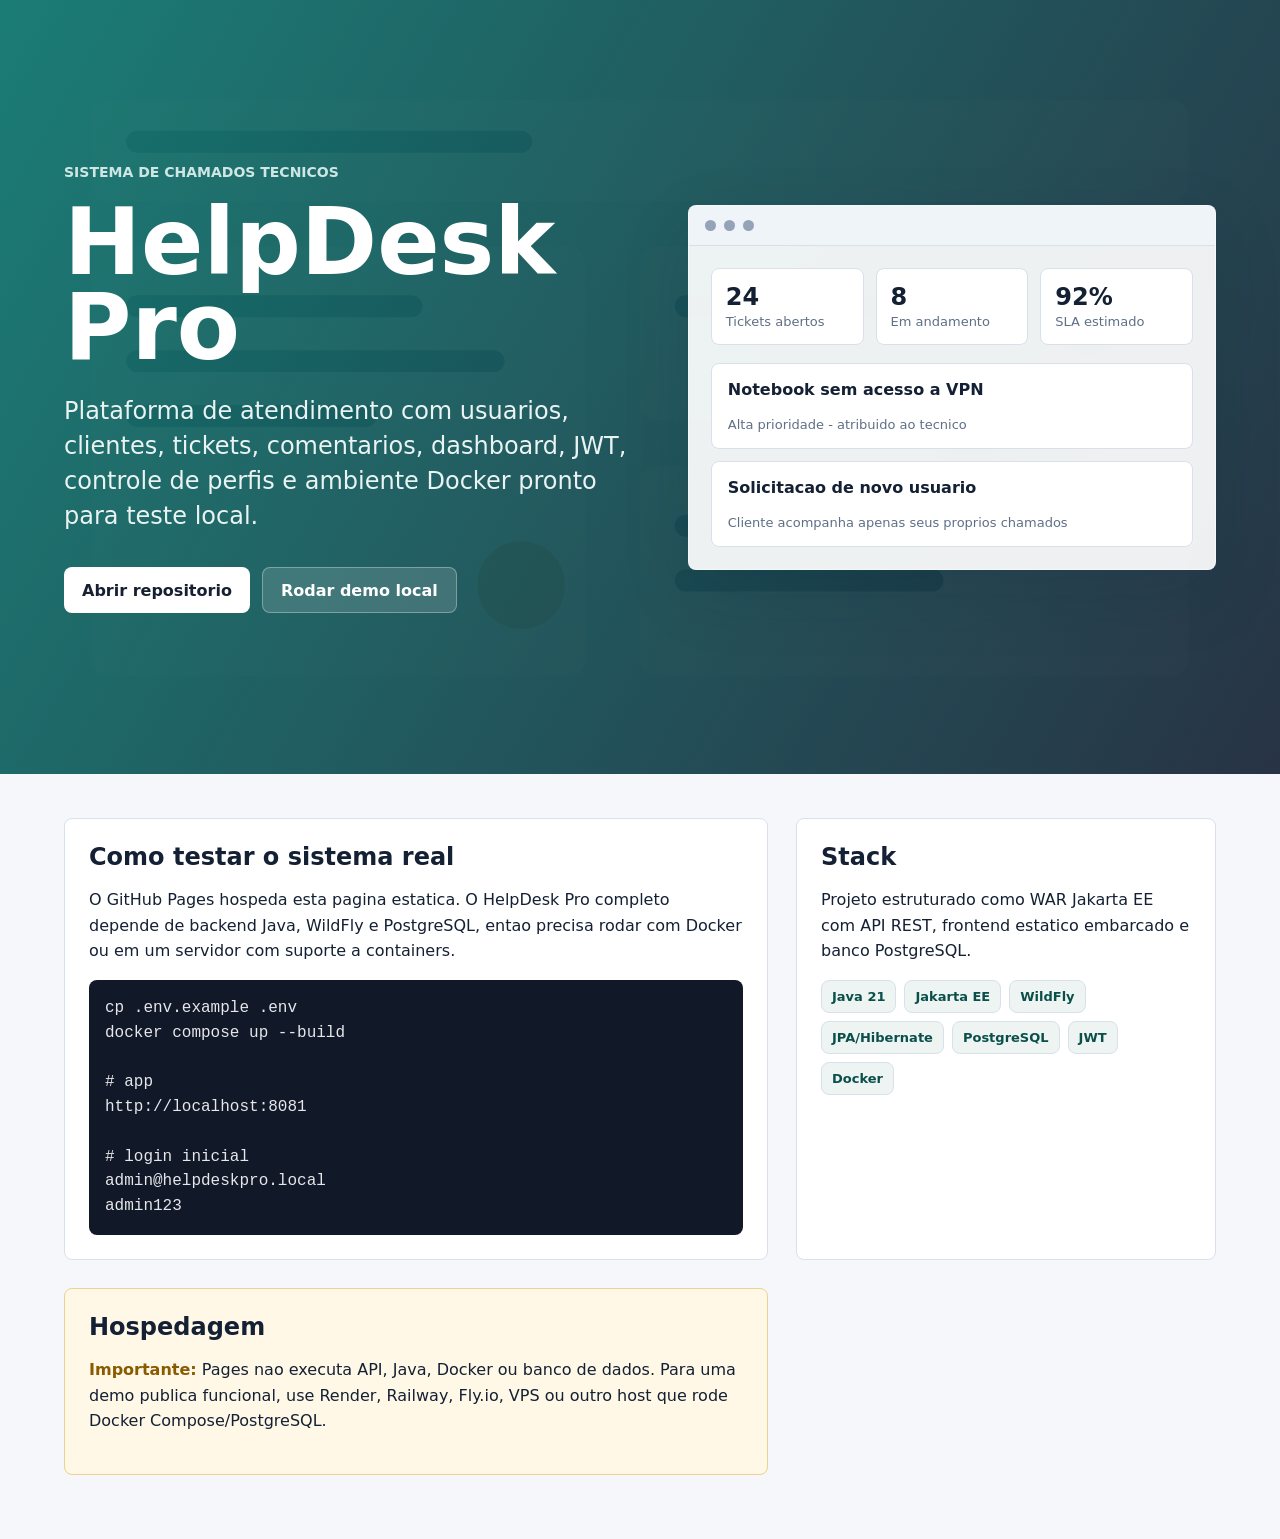
==== docs/index.html @ b11a2a94 "initial helpdesk pro" ====
<!doctype html>
<html lang="pt-BR">
<head>
  <meta charset="utf-8">
  <meta name="viewport" content="width=device-width, initial-scale=1">
  <title>HelpDesk Pro</title>
  <meta name="description" content="HelpDesk Pro: sistema de chamados com Java, Jakarta EE, WildFly, PostgreSQL, JWT e Docker.">
  <style>
    :root {
      color-scheme: light;
      --bg: #f5f7fb;
      --panel: #ffffff;
      --panel-soft: #edf4f2;
      --text: #142033;
      --muted: #5f6f86;
      --line: #d8e1eb;
      --brand: #0f766e;
      --brand-dark: #0b4f4a;
      --ink: #172033;
      --warn: #8a5a00;
      --shadow: 0 24px 70px rgb(18 32 51 / 12%);
    }

    * {
      box-sizing: border-box;
    }

    body {
      margin: 0;
      min-height: 100vh;
      background: var(--bg);
      color: var(--text);
      font-family: Inter, ui-sans-serif, system-ui, -apple-system, BlinkMacSystemFont, "Segoe UI", sans-serif;
      letter-spacing: 0;
    }

    main {
      min-height: 100vh;
    }

    .hero {
      display: grid;
      grid-template-columns: minmax(0, 1.05fr) minmax(340px, 0.95fr);
      gap: 40px;
      align-items: center;
      min-height: 86vh;
      padding: 56px clamp(20px, 5vw, 80px);
      background:
        linear-gradient(120deg, rgb(15 118 110 / 94%), rgb(20 32 51 / 90%)),
        url("data:image/svg+xml,%3Csvg xmlns='http://www.w3.org/2000/svg' width='1400' height='900' viewBox='0 0 1400 900'%3E%3Crect width='1400' height='900' fill='%23dbe6ee'/%3E%3Crect x='100' y='110' width='1200' height='110' rx='18' fill='%23ffffff' opacity='.86'/%3E%3Crect x='100' y='270' width='540' height='470' rx='18' fill='%23ffffff' opacity='.78'/%3E%3Crect x='700' y='270' width='600' height='190' rx='18' fill='%23ffffff' opacity='.82'/%3E%3Crect x='700' y='510' width='600' height='230' rx='18' fill='%23ffffff' opacity='.72'/%3E%3Cpath d='M150 155h420M150 335h300M150 395h390M150 455h250M750 335h300M750 575h370M750 635h270' stroke='%2371879b' stroke-width='24' stroke-linecap='round'/%3E%3Ccircle cx='1190' cy='345' r='42' fill='%230f766e' opacity='.65'/%3E%3Ccircle cx='570' cy='640' r='48' fill='%23d97706' opacity='.5'/%3E%3C/svg%3E");
      background-size: cover;
      color: white;
    }

    .hero-copy {
      max-width: 760px;
    }

    .eyebrow {
      margin: 0 0 18px;
      color: #cfe7e4;
      font-size: 14px;
      font-weight: 700;
      text-transform: uppercase;
    }

    h1 {
      margin: 0;
      font-size: clamp(42px, 8vw, 92px);
      line-height: .92;
      letter-spacing: 0;
    }

    .lead {
      max-width: 680px;
      margin: 24px 0 0;
      color: #e9f3f2;
      font-size: clamp(18px, 2vw, 24px);
      line-height: 1.45;
    }

    .actions {
      display: flex;
      flex-wrap: wrap;
      gap: 12px;
      margin-top: 34px;
    }

    .button {
      display: inline-flex;
      align-items: center;
      min-height: 46px;
      padding: 0 18px;
      border-radius: 8px;
      color: var(--ink);
      background: white;
      font-weight: 800;
      text-decoration: none;
    }

    .button.secondary {
      color: white;
      background: rgb(255 255 255 / 14%);
      border: 1px solid rgb(255 255 255 / 32%);
    }

    .preview {
      background: rgb(255 255 255 / 92%);
      border: 1px solid rgb(255 255 255 / 50%);
      border-radius: 8px;
      box-shadow: var(--shadow);
      overflow: hidden;
      color: var(--text);
    }

    .preview-bar {
      display: flex;
      gap: 8px;
      padding: 14px 16px;
      background: #eef4f8;
      border-bottom: 1px solid var(--line);
    }

    .dot {
      width: 11px;
      height: 11px;
      border-radius: 50%;
      background: #94a3b8;
    }

    .preview-body {
      padding: 22px;
    }

    .metric-row,
    .ticket-row {
      display: grid;
      gap: 12px;
    }

    .metric-row {
      grid-template-columns: repeat(3, minmax(0, 1fr));
      margin-bottom: 18px;
    }

    .metric,
    .ticket-row {
      border: 1px solid var(--line);
      border-radius: 8px;
      background: white;
    }

    .metric {
      padding: 14px;
    }

    .metric strong {
      display: block;
      font-size: 24px;
    }

    .metric span,
    .ticket-row span {
      color: var(--muted);
      font-size: 13px;
    }

    .ticket-row {
      margin-top: 12px;
      padding: 16px;
    }

    .ticket-row strong {
      display: block;
      margin-bottom: 6px;
    }

    .content {
      display: grid;
      grid-template-columns: minmax(0, 1fr) minmax(300px, 420px);
      gap: 28px;
      padding: 44px clamp(20px, 5vw, 80px) 64px;
    }

    section {
      background: var(--panel);
      border: 1px solid var(--line);
      border-radius: 8px;
      padding: 24px;
    }

    h2 {
      margin: 0 0 14px;
      font-size: 24px;
    }

    p {
      line-height: 1.6;
    }

    code,
    pre {
      font-family: "SFMono-Regular", Consolas, "Liberation Mono", monospace;
    }

    pre {
      overflow: auto;
      margin: 14px 0 0;
      padding: 16px;
      border-radius: 8px;
      background: #111827;
      color: #e5e7eb;
      line-height: 1.55;
    }

    .stack {
      display: flex;
      flex-wrap: wrap;
      gap: 8px;
      padding: 0;
      margin: 16px 0 0;
      list-style: none;
    }

    .stack li {
      padding: 8px 10px;
      border: 1px solid var(--line);
      border-radius: 8px;
      background: var(--panel-soft);
      color: var(--brand-dark);
      font-weight: 700;
      font-size: 13px;
    }

    .notice {
      border-color: #ecd18f;
      background: #fff8e6;
    }

    .notice strong {
      color: var(--warn);
    }

    @media (max-width: 900px) {
      .hero,
      .content {
        grid-template-columns: 1fr;
      }

      .hero {
        min-height: auto;
        padding-top: 42px;
      }
    }

    @media (max-width: 560px) {
      .metric-row {
        grid-template-columns: 1fr;
      }

      .button {
        width: 100%;
        justify-content: center;
      }
    }
  </style>
</head>
<body>
  <main>
    <div class="hero">
      <div class="hero-copy">
        <p class="eyebrow">Sistema de chamados tecnicos</p>
        <h1>HelpDesk Pro</h1>
        <p class="lead">Plataforma de atendimento com usuarios, clientes, tickets, comentarios, dashboard, JWT, controle de perfis e ambiente Docker pronto para teste local.</p>
        <div class="actions">
          <a class="button" href="https://github.com/devpedrocrisostomo/helpdesk-pro">Abrir repositorio</a>
          <a class="button secondary" href="#rodar">Rodar demo local</a>
        </div>
      </div>

      <div class="preview" aria-label="Previa visual do dashboard HelpDesk Pro">
        <div class="preview-bar">
          <span class="dot"></span>
          <span class="dot"></span>
          <span class="dot"></span>
        </div>
        <div class="preview-body">
          <div class="metric-row">
            <div class="metric"><strong>24</strong><span>Tickets abertos</span></div>
            <div class="metric"><strong>8</strong><span>Em andamento</span></div>
            <div class="metric"><strong>92%</strong><span>SLA estimado</span></div>
          </div>
          <div class="ticket-row">
            <strong>Notebook sem acesso a VPN</strong>
            <span>Alta prioridade - atribuido ao tecnico</span>
          </div>
          <div class="ticket-row">
            <strong>Solicitacao de novo usuario</strong>
            <span>Cliente acompanha apenas seus proprios chamados</span>
          </div>
        </div>
      </div>
    </div>

    <div class="content">
      <section id="rodar">
        <h2>Como testar o sistema real</h2>
        <p>O GitHub Pages hospeda esta pagina estatica. O HelpDesk Pro completo depende de backend Java, WildFly e PostgreSQL, entao precisa rodar com Docker ou em um servidor com suporte a containers.</p>
        <pre><code>cp .env.example .env
docker compose up --build

# app
http://localhost:8081

# login inicial
admin@helpdeskpro.local
admin123</code></pre>
      </section>

      <section>
        <h2>Stack</h2>
        <p>Projeto estruturado como WAR Jakarta EE com API REST, frontend estatico embarcado e banco PostgreSQL.</p>
        <ul class="stack">
          <li>Java 21</li>
          <li>Jakarta EE</li>
          <li>WildFly</li>
          <li>JPA/Hibernate</li>
          <li>PostgreSQL</li>
          <li>JWT</li>
          <li>Docker</li>
        </ul>
      </section>

      <section class="notice">
        <h2>Hospedagem</h2>
        <p><strong>Importante:</strong> Pages nao executa API, Java, Docker ou banco de dados. Para uma demo publica funcional, use Render, Railway, Fly.io, VPS ou outro host que rode Docker Compose/PostgreSQL.</p>
      </section>
    </div>
  </main>
</body>
</html>
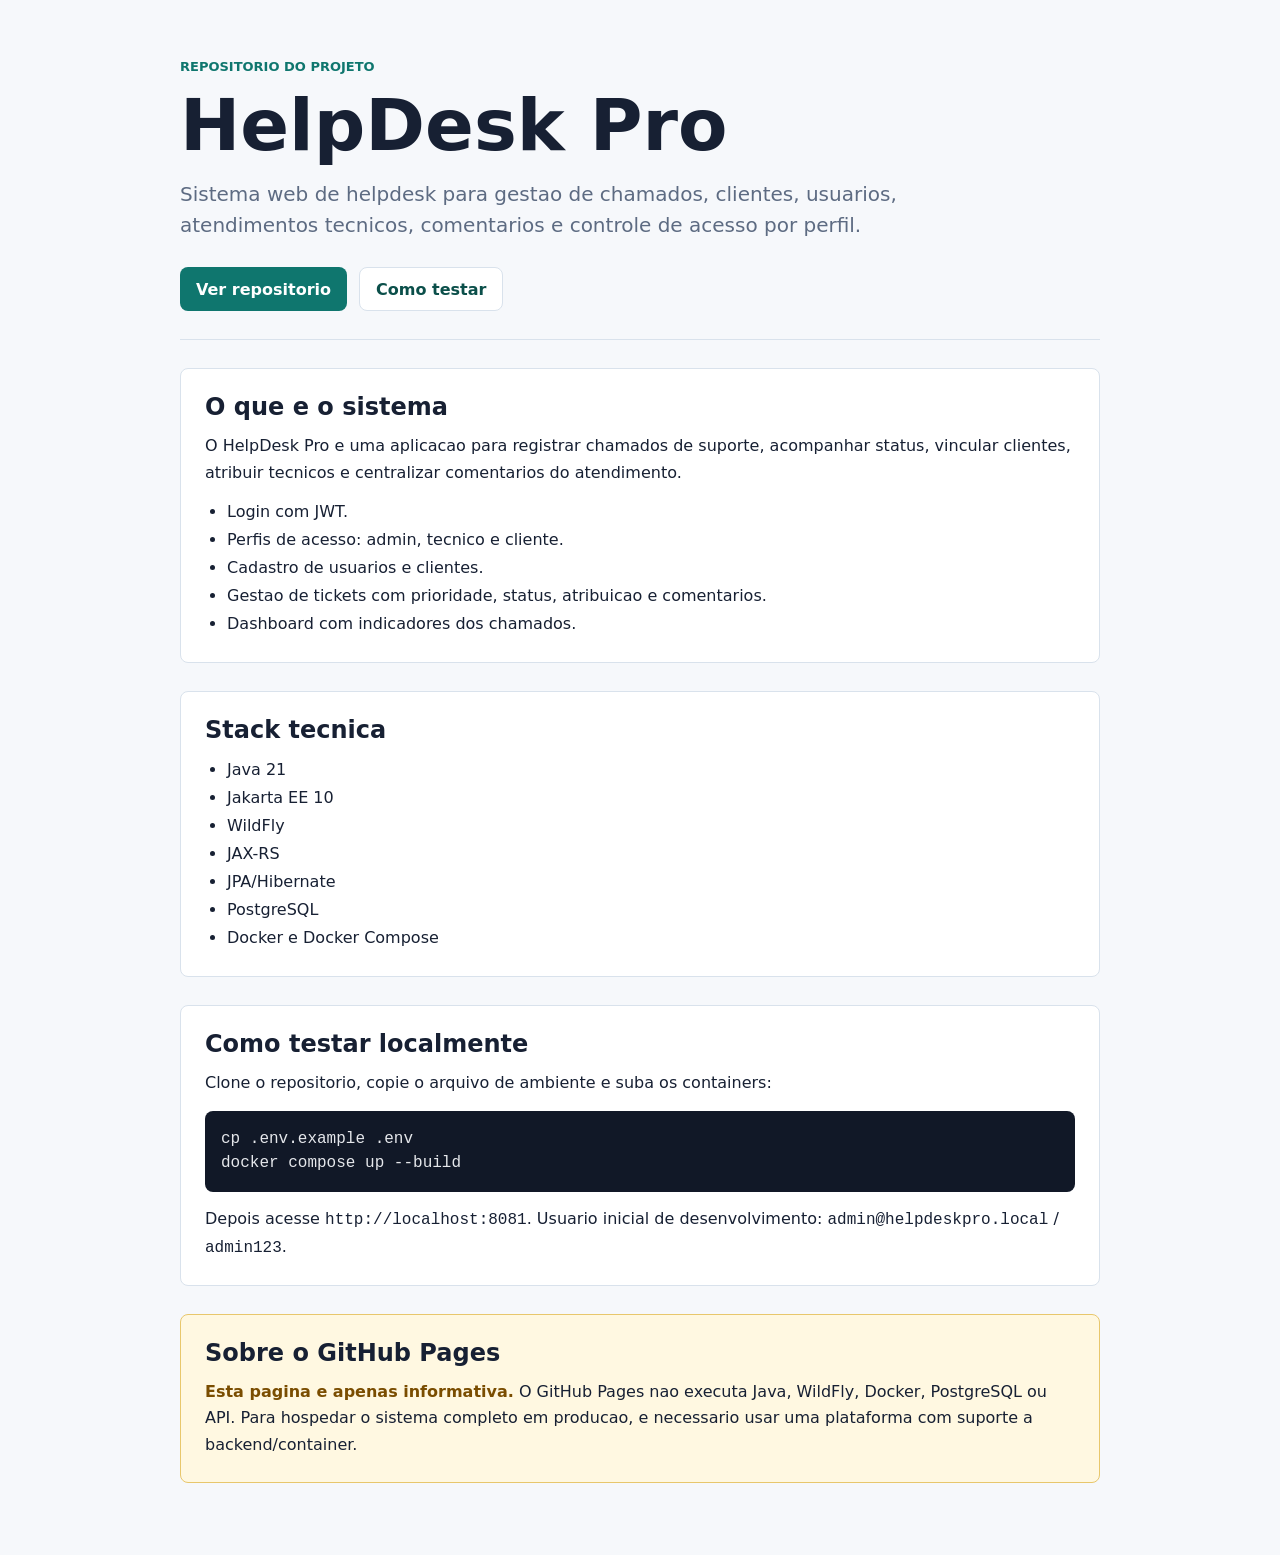
==== commit eef83fe2: "simplify github pages info" ====
--- a/docs/index.html
+++ b/docs/index.html
@@ -4,21 +4,17 @@
   <meta charset="utf-8">
   <meta name="viewport" content="width=device-width, initial-scale=1">
   <title>HelpDesk Pro</title>
-  <meta name="description" content="HelpDesk Pro: sistema de chamados com Java, Jakarta EE, WildFly, PostgreSQL, JWT e Docker.">
+  <meta name="description" content="HelpDesk Pro: sistema web de helpdesk para gestao de chamados, clientes, usuarios e atendimentos tecnicos.">
   <style>
     :root {
       color-scheme: light;
-      --bg: #f5f7fb;
-      --panel: #ffffff;
-      --panel-soft: #edf4f2;
-      --text: #142033;
-      --muted: #5f6f86;
-      --line: #d8e1eb;
+      --bg: #f6f8fb;
+      --surface: #ffffff;
+      --text: #172033;
+      --muted: #5d6b82;
+      --line: #d9e2ec;
       --brand: #0f766e;
       --brand-dark: #0b4f4a;
-      --ink: #172033;
-      --warn: #8a5a00;
-      --shadow: 0 24px 70px rgb(18 32 51 / 12%);
     }
 
     * {
@@ -35,167 +31,85 @@
     }
 
     main {
-      min-height: 100vh;
-    }
-
-    .hero {
-      display: grid;
-      grid-template-columns: minmax(0, 1.05fr) minmax(340px, 0.95fr);
-      gap: 40px;
-      align-items: center;
-      min-height: 86vh;
-      padding: 56px clamp(20px, 5vw, 80px);
-      background:
-        linear-gradient(120deg, rgb(15 118 110 / 94%), rgb(20 32 51 / 90%)),
-        url("data:image/svg+xml,%3Csvg xmlns='http://www.w3.org/2000/svg' width='1400' height='900' viewBox='0 0 1400 900'%3E%3Crect width='1400' height='900' fill='%23dbe6ee'/%3E%3Crect x='100' y='110' width='1200' height='110' rx='18' fill='%23ffffff' opacity='.86'/%3E%3Crect x='100' y='270' width='540' height='470' rx='18' fill='%23ffffff' opacity='.78'/%3E%3Crect x='700' y='270' width='600' height='190' rx='18' fill='%23ffffff' opacity='.82'/%3E%3Crect x='700' y='510' width='600' height='230' rx='18' fill='%23ffffff' opacity='.72'/%3E%3Cpath d='M150 155h420M150 335h300M150 395h390M150 455h250M750 335h300M750 575h370M750 635h270' stroke='%2371879b' stroke-width='24' stroke-linecap='round'/%3E%3Ccircle cx='1190' cy='345' r='42' fill='%230f766e' opacity='.65'/%3E%3Ccircle cx='570' cy='640' r='48' fill='%23d97706' opacity='.5'/%3E%3C/svg%3E");
-      background-size: cover;
-      color: white;
-    }
-
-    .hero-copy {
-      max-width: 760px;
+      max-width: 960px;
+      margin: 0 auto;
+      padding: 56px 20px 72px;
+    }
+
+    header {
+      padding-bottom: 28px;
+      border-bottom: 1px solid var(--line);
     }
 
     .eyebrow {
-      margin: 0 0 18px;
-      color: #cfe7e4;
-      font-size: 14px;
-      font-weight: 700;
+      margin: 0 0 12px;
+      color: var(--brand);
+      font-size: 13px;
+      font-weight: 800;
       text-transform: uppercase;
     }
 
     h1 {
       margin: 0;
-      font-size: clamp(42px, 8vw, 92px);
-      line-height: .92;
-      letter-spacing: 0;
+      font-size: clamp(38px, 7vw, 72px);
+      line-height: 1;
     }
 
     .lead {
-      max-width: 680px;
-      margin: 24px 0 0;
-      color: #e9f3f2;
-      font-size: clamp(18px, 2vw, 24px);
-      line-height: 1.45;
+      max-width: 780px;
+      margin: 18px 0 0;
+      color: var(--muted);
+      font-size: 20px;
+      line-height: 1.55;
     }
 
     .actions {
       display: flex;
       flex-wrap: wrap;
       gap: 12px;
-      margin-top: 34px;
-    }
-
-    .button {
+      margin-top: 26px;
+    }
+
+    a.button {
       display: inline-flex;
       align-items: center;
-      min-height: 46px;
-      padding: 0 18px;
+      min-height: 44px;
+      padding: 0 16px;
       border-radius: 8px;
-      color: var(--ink);
-      background: white;
+      background: var(--brand);
+      color: white;
       font-weight: 800;
       text-decoration: none;
     }
 
-    .button.secondary {
-      color: white;
-      background: rgb(255 255 255 / 14%);
-      border: 1px solid rgb(255 255 255 / 32%);
-    }
-
-    .preview {
-      background: rgb(255 255 255 / 92%);
-      border: 1px solid rgb(255 255 255 / 50%);
-      border-radius: 8px;
-      box-shadow: var(--shadow);
-      overflow: hidden;
-      color: var(--text);
-    }
-
-    .preview-bar {
-      display: flex;
-      gap: 8px;
-      padding: 14px 16px;
-      background: #eef4f8;
-      border-bottom: 1px solid var(--line);
-    }
-
-    .dot {
-      width: 11px;
-      height: 11px;
-      border-radius: 50%;
-      background: #94a3b8;
-    }
-
-    .preview-body {
-      padding: 22px;
-    }
-
-    .metric-row,
-    .ticket-row {
-      display: grid;
-      gap: 12px;
-    }
-
-    .metric-row {
-      grid-template-columns: repeat(3, minmax(0, 1fr));
-      margin-bottom: 18px;
-    }
-
-    .metric,
-    .ticket-row {
+    a.button.secondary {
+      background: white;
+      color: var(--brand-dark);
+      border: 1px solid var(--line);
+    }
+
+    section {
+      margin-top: 28px;
+      padding: 24px;
+      background: var(--surface);
       border: 1px solid var(--line);
       border-radius: 8px;
-      background: white;
-    }
-
-    .metric {
-      padding: 14px;
-    }
-
-    .metric strong {
-      display: block;
+    }
+
+    h2 {
+      margin: 0 0 12px;
       font-size: 24px;
     }
 
-    .metric span,
-    .ticket-row span {
-      color: var(--muted);
-      font-size: 13px;
-    }
-
-    .ticket-row {
-      margin-top: 12px;
-      padding: 16px;
-    }
-
-    .ticket-row strong {
-      display: block;
-      margin-bottom: 6px;
-    }
-
-    .content {
-      display: grid;
-      grid-template-columns: minmax(0, 1fr) minmax(300px, 420px);
-      gap: 28px;
-      padding: 44px clamp(20px, 5vw, 80px) 64px;
-    }
-
-    section {
-      background: var(--panel);
-      border: 1px solid var(--line);
-      border-radius: 8px;
-      padding: 24px;
-    }
-
-    h2 {
-      margin: 0 0 14px;
-      font-size: 24px;
-    }
-
     p {
-      line-height: 1.6;
+      margin: 0;
+      line-height: 1.65;
+    }
+
+    ul {
+      margin: 12px 0 0;
+      padding-left: 22px;
+      line-height: 1.75;
     }
 
     code,
@@ -213,52 +127,21 @@
       line-height: 1.55;
     }
 
-    .stack {
-      display: flex;
-      flex-wrap: wrap;
-      gap: 8px;
-      padding: 0;
-      margin: 16px 0 0;
-      list-style: none;
-    }
-
-    .stack li {
-      padding: 8px 10px;
-      border: 1px solid var(--line);
-      border-radius: 8px;
-      background: var(--panel-soft);
-      color: var(--brand-dark);
-      font-weight: 700;
-      font-size: 13px;
-    }
-
     .notice {
-      border-color: #ecd18f;
-      background: #fff8e6;
+      border-color: #e8c76c;
+      background: #fff8e1;
     }
 
     .notice strong {
-      color: var(--warn);
-    }
-
-    @media (max-width: 900px) {
-      .hero,
-      .content {
-        grid-template-columns: 1fr;
+      color: #7a4d00;
+    }
+
+    @media (max-width: 560px) {
+      main {
+        padding-top: 36px;
       }
 
-      .hero {
-        min-height: auto;
-        padding-top: 42px;
-      }
-    }
-
-    @media (max-width: 560px) {
-      .metric-row {
-        grid-template-columns: 1fr;
-      }
-
-      .button {
+      a.button {
         width: 100%;
         justify-content: center;
       }
@@ -267,75 +150,53 @@
 </head>
 <body>
   <main>
-    <div class="hero">
-      <div class="hero-copy">
-        <p class="eyebrow">Sistema de chamados tecnicos</p>
-        <h1>HelpDesk Pro</h1>
-        <p class="lead">Plataforma de atendimento com usuarios, clientes, tickets, comentarios, dashboard, JWT, controle de perfis e ambiente Docker pronto para teste local.</p>
-        <div class="actions">
-          <a class="button" href="https://github.com/devpedrocrisostomo/helpdesk-pro">Abrir repositorio</a>
-          <a class="button secondary" href="#rodar">Rodar demo local</a>
-        </div>
+    <header>
+      <p class="eyebrow">Repositorio do projeto</p>
+      <h1>HelpDesk Pro</h1>
+      <p class="lead">Sistema web de helpdesk para gestao de chamados, clientes, usuarios, atendimentos tecnicos, comentarios e controle de acesso por perfil.</p>
+      <div class="actions">
+        <a class="button" href="https://github.com/devpedrocrisostomo/helpdesk-pro">Ver repositorio</a>
+        <a class="button secondary" href="#como-rodar">Como testar</a>
       </div>
-
-      <div class="preview" aria-label="Previa visual do dashboard HelpDesk Pro">
-        <div class="preview-bar">
-          <span class="dot"></span>
-          <span class="dot"></span>
-          <span class="dot"></span>
-        </div>
-        <div class="preview-body">
-          <div class="metric-row">
-            <div class="metric"><strong>24</strong><span>Tickets abertos</span></div>
-            <div class="metric"><strong>8</strong><span>Em andamento</span></div>
-            <div class="metric"><strong>92%</strong><span>SLA estimado</span></div>
-          </div>
-          <div class="ticket-row">
-            <strong>Notebook sem acesso a VPN</strong>
-            <span>Alta prioridade - atribuido ao tecnico</span>
-          </div>
-          <div class="ticket-row">
-            <strong>Solicitacao de novo usuario</strong>
-            <span>Cliente acompanha apenas seus proprios chamados</span>
-          </div>
-        </div>
-      </div>
-    </div>
-
-    <div class="content">
-      <section id="rodar">
-        <h2>Como testar o sistema real</h2>
-        <p>O GitHub Pages hospeda esta pagina estatica. O HelpDesk Pro completo depende de backend Java, WildFly e PostgreSQL, entao precisa rodar com Docker ou em um servidor com suporte a containers.</p>
-        <pre><code>cp .env.example .env
-docker compose up --build
-
-# app
-http://localhost:8081
-
-# login inicial
-admin@helpdeskpro.local
-admin123</code></pre>
-      </section>
-
-      <section>
-        <h2>Stack</h2>
-        <p>Projeto estruturado como WAR Jakarta EE com API REST, frontend estatico embarcado e banco PostgreSQL.</p>
-        <ul class="stack">
-          <li>Java 21</li>
-          <li>Jakarta EE</li>
-          <li>WildFly</li>
-          <li>JPA/Hibernate</li>
-          <li>PostgreSQL</li>
-          <li>JWT</li>
-          <li>Docker</li>
-        </ul>
-      </section>
-
-      <section class="notice">
-        <h2>Hospedagem</h2>
-        <p><strong>Importante:</strong> Pages nao executa API, Java, Docker ou banco de dados. Para uma demo publica funcional, use Render, Railway, Fly.io, VPS ou outro host que rode Docker Compose/PostgreSQL.</p>
-      </section>
-    </div>
+    </header>
+
+    <section>
+      <h2>O que e o sistema</h2>
+      <p>O HelpDesk Pro e uma aplicacao para registrar chamados de suporte, acompanhar status, vincular clientes, atribuir tecnicos e centralizar comentarios do atendimento.</p>
+      <ul>
+        <li>Login com JWT.</li>
+        <li>Perfis de acesso: admin, tecnico e cliente.</li>
+        <li>Cadastro de usuarios e clientes.</li>
+        <li>Gestao de tickets com prioridade, status, atribuicao e comentarios.</li>
+        <li>Dashboard com indicadores dos chamados.</li>
+      </ul>
+    </section>
+
+    <section>
+      <h2>Stack tecnica</h2>
+      <ul>
+        <li>Java 21</li>
+        <li>Jakarta EE 10</li>
+        <li>WildFly</li>
+        <li>JAX-RS</li>
+        <li>JPA/Hibernate</li>
+        <li>PostgreSQL</li>
+        <li>Docker e Docker Compose</li>
+      </ul>
+    </section>
+
+    <section id="como-rodar">
+      <h2>Como testar localmente</h2>
+      <p>Clone o repositorio, copie o arquivo de ambiente e suba os containers:</p>
+      <pre><code>cp .env.example .env
+docker compose up --build</code></pre>
+      <p style="margin-top: 14px;">Depois acesse <code>http://localhost:8081</code>. Usuario inicial de desenvolvimento: <code>admin@helpdeskpro.local</code> / <code>admin123</code>.</p>
+    </section>
+
+    <section class="notice">
+      <h2>Sobre o GitHub Pages</h2>
+      <p><strong>Esta pagina e apenas informativa.</strong> O GitHub Pages nao executa Java, WildFly, Docker, PostgreSQL ou API. Para hospedar o sistema completo em producao, e necessario usar uma plataforma com suporte a backend/container.</p>
+    </section>
   </main>
 </body>
 </html>
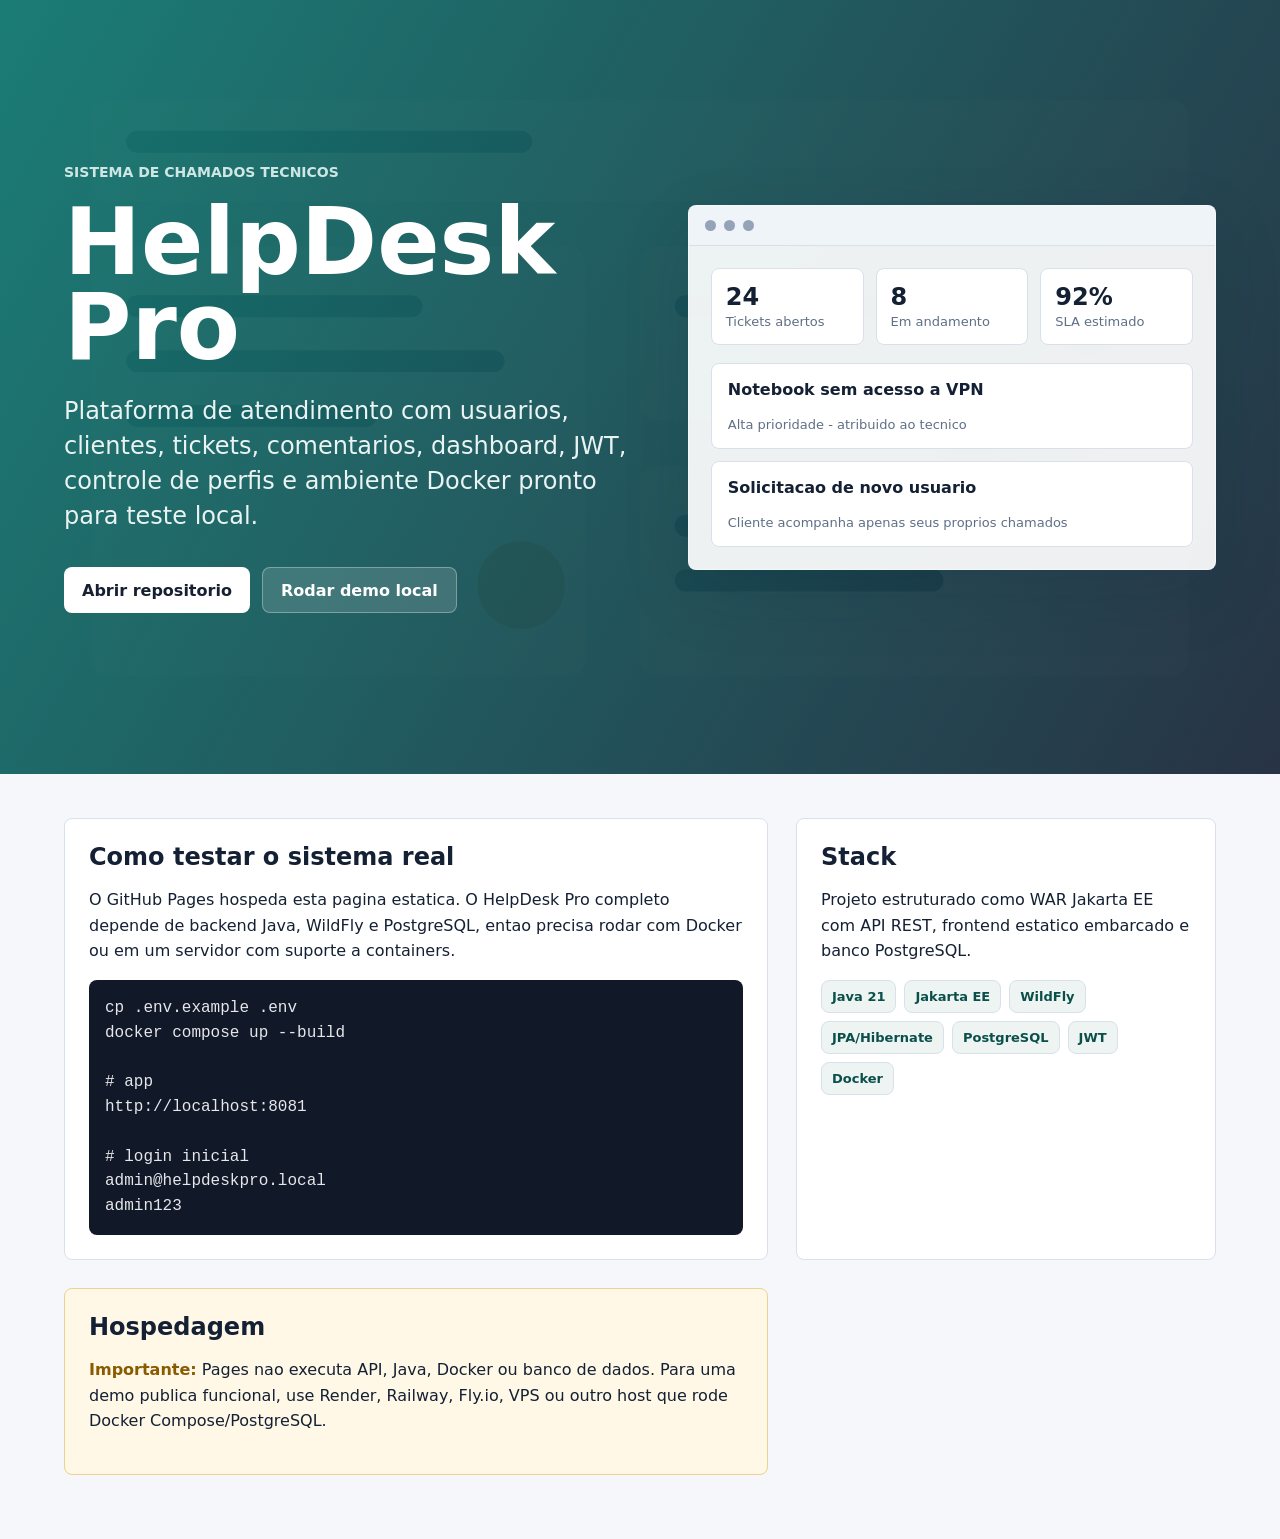
==== commit be87fd99: "Revert "simplify github pages info" This reverts commit eef83fe29d163e3628fc47e9d4c0894270dcffb2." ====
--- a/docs/index.html
+++ b/docs/index.html
@@ -4,17 +4,21 @@
   <meta charset="utf-8">
   <meta name="viewport" content="width=device-width, initial-scale=1">
   <title>HelpDesk Pro</title>
-  <meta name="description" content="HelpDesk Pro: sistema web de helpdesk para gestao de chamados, clientes, usuarios e atendimentos tecnicos.">
+  <meta name="description" content="HelpDesk Pro: sistema de chamados com Java, Jakarta EE, WildFly, PostgreSQL, JWT e Docker.">
   <style>
     :root {
       color-scheme: light;
-      --bg: #f6f8fb;
-      --surface: #ffffff;
-      --text: #172033;
-      --muted: #5d6b82;
-      --line: #d9e2ec;
+      --bg: #f5f7fb;
+      --panel: #ffffff;
+      --panel-soft: #edf4f2;
+      --text: #142033;
+      --muted: #5f6f86;
+      --line: #d8e1eb;
       --brand: #0f766e;
       --brand-dark: #0b4f4a;
+      --ink: #172033;
+      --warn: #8a5a00;
+      --shadow: 0 24px 70px rgb(18 32 51 / 12%);
     }
 
     * {
@@ -31,85 +35,167 @@
     }
 
     main {
-      max-width: 960px;
-      margin: 0 auto;
-      padding: 56px 20px 72px;
-    }
-
-    header {
-      padding-bottom: 28px;
-      border-bottom: 1px solid var(--line);
+      min-height: 100vh;
+    }
+
+    .hero {
+      display: grid;
+      grid-template-columns: minmax(0, 1.05fr) minmax(340px, 0.95fr);
+      gap: 40px;
+      align-items: center;
+      min-height: 86vh;
+      padding: 56px clamp(20px, 5vw, 80px);
+      background:
+        linear-gradient(120deg, rgb(15 118 110 / 94%), rgb(20 32 51 / 90%)),
+        url("data:image/svg+xml,%3Csvg xmlns='http://www.w3.org/2000/svg' width='1400' height='900' viewBox='0 0 1400 900'%3E%3Crect width='1400' height='900' fill='%23dbe6ee'/%3E%3Crect x='100' y='110' width='1200' height='110' rx='18' fill='%23ffffff' opacity='.86'/%3E%3Crect x='100' y='270' width='540' height='470' rx='18' fill='%23ffffff' opacity='.78'/%3E%3Crect x='700' y='270' width='600' height='190' rx='18' fill='%23ffffff' opacity='.82'/%3E%3Crect x='700' y='510' width='600' height='230' rx='18' fill='%23ffffff' opacity='.72'/%3E%3Cpath d='M150 155h420M150 335h300M150 395h390M150 455h250M750 335h300M750 575h370M750 635h270' stroke='%2371879b' stroke-width='24' stroke-linecap='round'/%3E%3Ccircle cx='1190' cy='345' r='42' fill='%230f766e' opacity='.65'/%3E%3Ccircle cx='570' cy='640' r='48' fill='%23d97706' opacity='.5'/%3E%3C/svg%3E");
+      background-size: cover;
+      color: white;
+    }
+
+    .hero-copy {
+      max-width: 760px;
     }
 
     .eyebrow {
-      margin: 0 0 12px;
-      color: var(--brand);
-      font-size: 13px;
-      font-weight: 800;
+      margin: 0 0 18px;
+      color: #cfe7e4;
+      font-size: 14px;
+      font-weight: 700;
       text-transform: uppercase;
     }
 
     h1 {
       margin: 0;
-      font-size: clamp(38px, 7vw, 72px);
-      line-height: 1;
+      font-size: clamp(42px, 8vw, 92px);
+      line-height: .92;
+      letter-spacing: 0;
     }
 
     .lead {
-      max-width: 780px;
-      margin: 18px 0 0;
-      color: var(--muted);
-      font-size: 20px;
-      line-height: 1.55;
+      max-width: 680px;
+      margin: 24px 0 0;
+      color: #e9f3f2;
+      font-size: clamp(18px, 2vw, 24px);
+      line-height: 1.45;
     }
 
     .actions {
       display: flex;
       flex-wrap: wrap;
       gap: 12px;
-      margin-top: 26px;
-    }
-
-    a.button {
+      margin-top: 34px;
+    }
+
+    .button {
       display: inline-flex;
       align-items: center;
-      min-height: 44px;
-      padding: 0 16px;
-      border-radius: 8px;
-      background: var(--brand);
-      color: white;
+      min-height: 46px;
+      padding: 0 18px;
+      border-radius: 8px;
+      color: var(--ink);
+      background: white;
       font-weight: 800;
       text-decoration: none;
     }
 
-    a.button.secondary {
+    .button.secondary {
+      color: white;
+      background: rgb(255 255 255 / 14%);
+      border: 1px solid rgb(255 255 255 / 32%);
+    }
+
+    .preview {
+      background: rgb(255 255 255 / 92%);
+      border: 1px solid rgb(255 255 255 / 50%);
+      border-radius: 8px;
+      box-shadow: var(--shadow);
+      overflow: hidden;
+      color: var(--text);
+    }
+
+    .preview-bar {
+      display: flex;
+      gap: 8px;
+      padding: 14px 16px;
+      background: #eef4f8;
+      border-bottom: 1px solid var(--line);
+    }
+
+    .dot {
+      width: 11px;
+      height: 11px;
+      border-radius: 50%;
+      background: #94a3b8;
+    }
+
+    .preview-body {
+      padding: 22px;
+    }
+
+    .metric-row,
+    .ticket-row {
+      display: grid;
+      gap: 12px;
+    }
+
+    .metric-row {
+      grid-template-columns: repeat(3, minmax(0, 1fr));
+      margin-bottom: 18px;
+    }
+
+    .metric,
+    .ticket-row {
+      border: 1px solid var(--line);
+      border-radius: 8px;
       background: white;
-      color: var(--brand-dark);
+    }
+
+    .metric {
+      padding: 14px;
+    }
+
+    .metric strong {
+      display: block;
+      font-size: 24px;
+    }
+
+    .metric span,
+    .ticket-row span {
+      color: var(--muted);
+      font-size: 13px;
+    }
+
+    .ticket-row {
+      margin-top: 12px;
+      padding: 16px;
+    }
+
+    .ticket-row strong {
+      display: block;
+      margin-bottom: 6px;
+    }
+
+    .content {
+      display: grid;
+      grid-template-columns: minmax(0, 1fr) minmax(300px, 420px);
+      gap: 28px;
+      padding: 44px clamp(20px, 5vw, 80px) 64px;
+    }
+
+    section {
+      background: var(--panel);
       border: 1px solid var(--line);
-    }
-
-    section {
-      margin-top: 28px;
+      border-radius: 8px;
       padding: 24px;
-      background: var(--surface);
-      border: 1px solid var(--line);
-      border-radius: 8px;
     }
 
     h2 {
-      margin: 0 0 12px;
+      margin: 0 0 14px;
       font-size: 24px;
     }
 
     p {
-      margin: 0;
-      line-height: 1.65;
-    }
-
-    ul {
-      margin: 12px 0 0;
-      padding-left: 22px;
-      line-height: 1.75;
+      line-height: 1.6;
     }
 
     code,
@@ -127,21 +213,52 @@
       line-height: 1.55;
     }
 
+    .stack {
+      display: flex;
+      flex-wrap: wrap;
+      gap: 8px;
+      padding: 0;
+      margin: 16px 0 0;
+      list-style: none;
+    }
+
+    .stack li {
+      padding: 8px 10px;
+      border: 1px solid var(--line);
+      border-radius: 8px;
+      background: var(--panel-soft);
+      color: var(--brand-dark);
+      font-weight: 700;
+      font-size: 13px;
+    }
+
     .notice {
-      border-color: #e8c76c;
-      background: #fff8e1;
+      border-color: #ecd18f;
+      background: #fff8e6;
     }
 
     .notice strong {
-      color: #7a4d00;
+      color: var(--warn);
+    }
+
+    @media (max-width: 900px) {
+      .hero,
+      .content {
+        grid-template-columns: 1fr;
+      }
+
+      .hero {
+        min-height: auto;
+        padding-top: 42px;
+      }
     }
 
     @media (max-width: 560px) {
-      main {
-        padding-top: 36px;
+      .metric-row {
+        grid-template-columns: 1fr;
       }
 
-      a.button {
+      .button {
         width: 100%;
         justify-content: center;
       }
@@ -150,53 +267,75 @@
 </head>
 <body>
   <main>
-    <header>
-      <p class="eyebrow">Repositorio do projeto</p>
-      <h1>HelpDesk Pro</h1>
-      <p class="lead">Sistema web de helpdesk para gestao de chamados, clientes, usuarios, atendimentos tecnicos, comentarios e controle de acesso por perfil.</p>
-      <div class="actions">
-        <a class="button" href="https://github.com/devpedrocrisostomo/helpdesk-pro">Ver repositorio</a>
-        <a class="button secondary" href="#como-rodar">Como testar</a>
+    <div class="hero">
+      <div class="hero-copy">
+        <p class="eyebrow">Sistema de chamados tecnicos</p>
+        <h1>HelpDesk Pro</h1>
+        <p class="lead">Plataforma de atendimento com usuarios, clientes, tickets, comentarios, dashboard, JWT, controle de perfis e ambiente Docker pronto para teste local.</p>
+        <div class="actions">
+          <a class="button" href="https://github.com/devpedrocrisostomo/helpdesk-pro">Abrir repositorio</a>
+          <a class="button secondary" href="#rodar">Rodar demo local</a>
+        </div>
       </div>
-    </header>
-
-    <section>
-      <h2>O que e o sistema</h2>
-      <p>O HelpDesk Pro e uma aplicacao para registrar chamados de suporte, acompanhar status, vincular clientes, atribuir tecnicos e centralizar comentarios do atendimento.</p>
-      <ul>
-        <li>Login com JWT.</li>
-        <li>Perfis de acesso: admin, tecnico e cliente.</li>
-        <li>Cadastro de usuarios e clientes.</li>
-        <li>Gestao de tickets com prioridade, status, atribuicao e comentarios.</li>
-        <li>Dashboard com indicadores dos chamados.</li>
-      </ul>
-    </section>
-
-    <section>
-      <h2>Stack tecnica</h2>
-      <ul>
-        <li>Java 21</li>
-        <li>Jakarta EE 10</li>
-        <li>WildFly</li>
-        <li>JAX-RS</li>
-        <li>JPA/Hibernate</li>
-        <li>PostgreSQL</li>
-        <li>Docker e Docker Compose</li>
-      </ul>
-    </section>
-
-    <section id="como-rodar">
-      <h2>Como testar localmente</h2>
-      <p>Clone o repositorio, copie o arquivo de ambiente e suba os containers:</p>
-      <pre><code>cp .env.example .env
-docker compose up --build</code></pre>
-      <p style="margin-top: 14px;">Depois acesse <code>http://localhost:8081</code>. Usuario inicial de desenvolvimento: <code>admin@helpdeskpro.local</code> / <code>admin123</code>.</p>
-    </section>
-
-    <section class="notice">
-      <h2>Sobre o GitHub Pages</h2>
-      <p><strong>Esta pagina e apenas informativa.</strong> O GitHub Pages nao executa Java, WildFly, Docker, PostgreSQL ou API. Para hospedar o sistema completo em producao, e necessario usar uma plataforma com suporte a backend/container.</p>
-    </section>
+
+      <div class="preview" aria-label="Previa visual do dashboard HelpDesk Pro">
+        <div class="preview-bar">
+          <span class="dot"></span>
+          <span class="dot"></span>
+          <span class="dot"></span>
+        </div>
+        <div class="preview-body">
+          <div class="metric-row">
+            <div class="metric"><strong>24</strong><span>Tickets abertos</span></div>
+            <div class="metric"><strong>8</strong><span>Em andamento</span></div>
+            <div class="metric"><strong>92%</strong><span>SLA estimado</span></div>
+          </div>
+          <div class="ticket-row">
+            <strong>Notebook sem acesso a VPN</strong>
+            <span>Alta prioridade - atribuido ao tecnico</span>
+          </div>
+          <div class="ticket-row">
+            <strong>Solicitacao de novo usuario</strong>
+            <span>Cliente acompanha apenas seus proprios chamados</span>
+          </div>
+        </div>
+      </div>
+    </div>
+
+    <div class="content">
+      <section id="rodar">
+        <h2>Como testar o sistema real</h2>
+        <p>O GitHub Pages hospeda esta pagina estatica. O HelpDesk Pro completo depende de backend Java, WildFly e PostgreSQL, entao precisa rodar com Docker ou em um servidor com suporte a containers.</p>
+        <pre><code>cp .env.example .env
+docker compose up --build
+
+# app
+http://localhost:8081
+
+# login inicial
+admin@helpdeskpro.local
+admin123</code></pre>
+      </section>
+
+      <section>
+        <h2>Stack</h2>
+        <p>Projeto estruturado como WAR Jakarta EE com API REST, frontend estatico embarcado e banco PostgreSQL.</p>
+        <ul class="stack">
+          <li>Java 21</li>
+          <li>Jakarta EE</li>
+          <li>WildFly</li>
+          <li>JPA/Hibernate</li>
+          <li>PostgreSQL</li>
+          <li>JWT</li>
+          <li>Docker</li>
+        </ul>
+      </section>
+
+      <section class="notice">
+        <h2>Hospedagem</h2>
+        <p><strong>Importante:</strong> Pages nao executa API, Java, Docker ou banco de dados. Para uma demo publica funcional, use Render, Railway, Fly.io, VPS ou outro host que rode Docker Compose/PostgreSQL.</p>
+      </section>
+    </div>
   </main>
 </body>
 </html>
